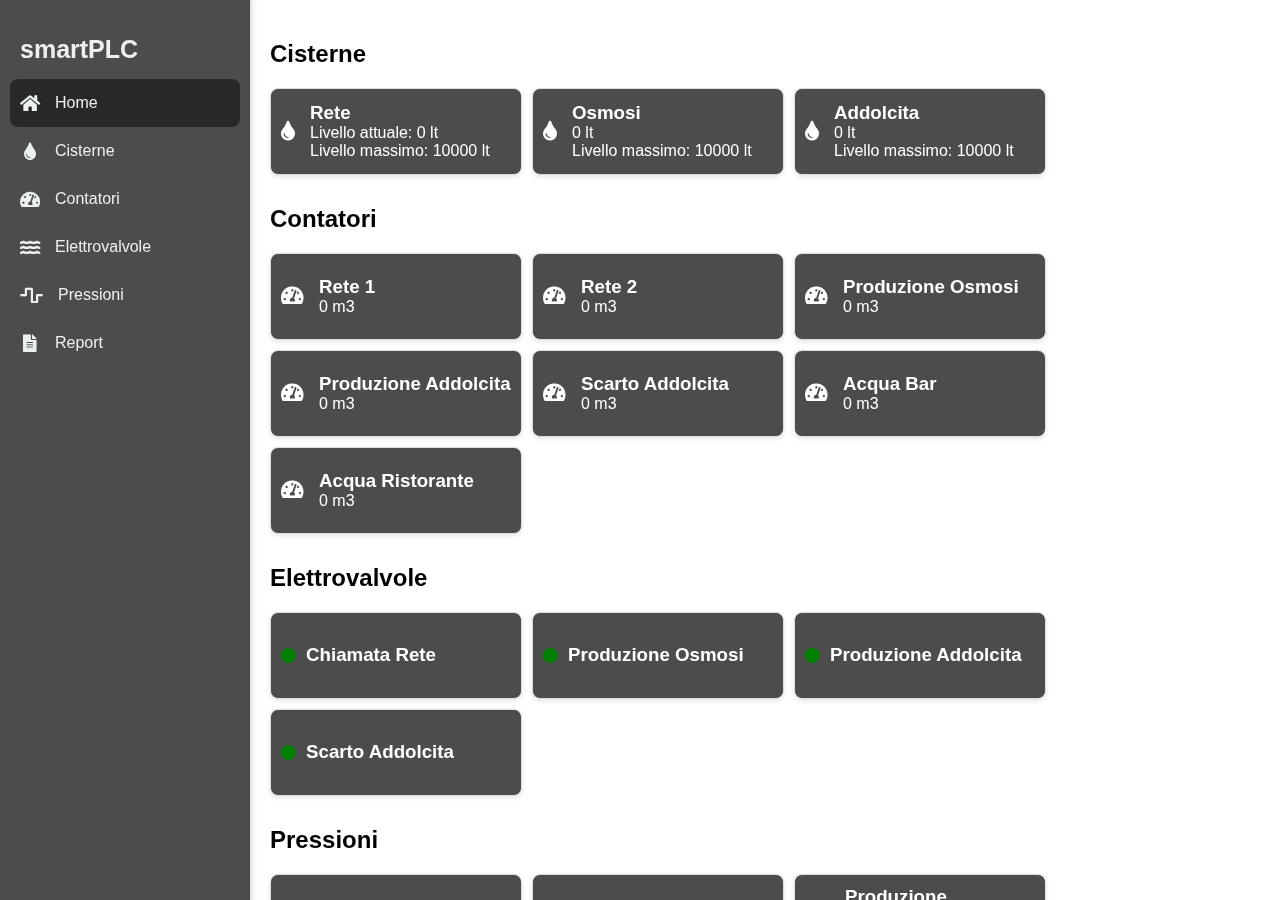
==== index.html @ f3cc25f7 "Update index.html" ====
<!DOCTYPE html>
<html lang="it">
<head>
    <meta charset="UTF-8">
    <meta name="viewport" content="width=device-width, initial-scale=1.0">
    <title>smartPLC | Home</title>
    <link rel="stylesheet" href="style.css">
    <link rel="stylesheet" href="https://cdnjs.cloudflare.com/ajax/libs/font-awesome/5.15.4/css/all.min.css">
</head>
<body>
    <div class="background-image"></div>

    <div class="sidebar">
        <span class="title">smartPLC</span>
        <a href="index.html" class="active"><i class="fas fa-home"></i>Home</a>
        <a href="cisterne.html"><i class="fas fa-tint"></i>Cisterne</a>
        <a href="contatori.html"><i class="fas fa-tachometer-alt"></i>Contatori</a>
        <a href="elettrovalvole.html"><i class="fas fa-water"></i>Elettrovalvole</a>
        <a href="pressioni.html"><i class="fas fa-wave-square"></i>Pressioni</a>
        <a href="report.html"><i class="fas fa-file-alt"></i>Report</a>
    </div>

     <div class="main">
        <div class="section">
            <h2>Cisterne</h2>
            <div class="tile-container">
                <div class="box">
                    <i class="fas fa-tint tile-icon"></i>
                    <div class="box-content">
                        <h3>Rete</h3>
                        <p id="rete-livello">Livello attuale: 0 lt</p>
                        <p>Livello massimo: 10000 lt</p>
                    </div>
                </div>
                <div class="box">
                    <i class="fas fa-tint tile-icon"></i>
                    <div class="box-content">
                        <h3>Osmosi</h3>
                        <p id="osmosi-livello">0 lt</p>
                        <p>Livello massimo: 10000 lt</p>
                    </div>
                </div>
                <div class="box">
                    <i class="fas fa-tint tile-icon"></i>
                    <div class="box-content">
                        <h3>Addolcita</h3>
                        <p id="addolcita-livello">0 lt</p>
                        <p>Livello massimo: 10000 lt</p>
                    </div>
                </div>
            </div>
        </div>

        <div class="section">
            <h2>Contatori</h2>
            <div class="tile-container">
                <div class="box">
                    <i class="fas fa-tachometer-alt tile-icon"></i>
                    <div class="box-content">
                        <h3>Rete 1</h3>
                        <p id="rete1-contatore">0 m3</p>
                    </div>
                </div>
                <div class="box">
                    <i class="fas fa-tachometer-alt tile-icon"></i>
                    <div class="box-content">
                        <h3>Rete 2</h3>
                        <p id="rete2-contatore">0 m3</p>
                    </div>
                </div>
                <div class="box">
                    <i class="fas fa-tachometer-alt tile-icon"></i>
                    <div class="box-content">
                        <h3>Produzione Osmosi</h3>
                        <p id="osmosi-contatore">0 m3</p>
                    </div>
                </div>
                <div class="box">
                    <i class="fas fa-tachometer-alt tile-icon"></i>
                    <div class="box-content">
                        <h3>Produzione Addolcita</h3>
                        <p id="addolcita-contatore">0 m3</p>
                    </div>
                </div>
                <div class="box">
                    <i class="fas fa-tachometer-alt tile-icon"></i>
                    <div class="box-content">
                        <h3>Scarto Addolcita</h3>
                        <p id="scarto-addolcita-contatore">0 m3</p>
                    </div>
                </div>
                <div class="box">
                    <i class="fas fa-tachometer-alt tile-icon"></i>
                    <div class="box-content">
                        <h3>Acqua Bar</h3>
                        <p id="acqua-bar-contatore">0 m3</p>
                    </div>
                </div>
                <div class="box">
                    <i class="fas fa-tachometer-alt tile-icon"></i>
                    <div class="box-content">
                        <h3>Acqua Ristorante</h3>
                        <p id="acqua-ristorante-contatore">0 m3</p>
                    </div>
                </div>
            </div>
        </div>

        <div class="section">
            <h2>Elettrovalvole</h2>
            <div class="tile-container">
                <div class="box">
                    <div id="valvola-rete" class="led green"></div>
                    <div class="box-content">
                        <h3>Chiamata Rete</h3>
                    </div>
                </div>
                <div class="box">
                    <div id="valvola-osmosi" class="led green"></div>
                    <div class="box-content">
                        <h3>Produzione Osmosi</h3>
                    </div>
                </div>
                <div class="box">
                    <div id="valvola-addolcita" class="led green"></div>
                    <div class="box-content">
                        <h3>Produzione Addolcita</h3>
                    </div>
                </div>
                <div class="box">
                    <div id="valvola-scarto-addolcita" class="led green"></div>
                    <div class="box-content">
                        <h3>Scarto Addolcita</h3>
                    </div>
                </div>
            </div>
        </div>

        <div class="section">
            <h2>Pressioni</h2>
            <div class="tile-container">
                <div class="box">
                    <i class="fas fa-wave-square tile-icon"></i>
                    <div class="box-content">
                        <h3>Rete</h3>
                        <p id="rete-pressione">0 lt/m</p>
                    </div>
                </div>
                <div class="box">
                    <i class="fas fa-wave-square tile-icon"></i>
                    <div class="box-content">
                        <h3>Produzione Osmosi</h3>
                        <p id="osmosi-pressione">0 lt/m</p>
                    </div>
                </div>
                <div class="box">
                    <i class="fas fa-wave-square tile-icon"></i>
                    <div class="box-content">
                        <h3>Produzione Addolcita</h3>
                        <p id="addolcita-pressione">0 lt/m</p>
                    </div>
                </div>
            </div>
        </div>
    </div>

    <script>
        function randomNumber(min, max) {
            return Math.floor(Math.random() * (max - min + 1)) + min;
        }

        function logChange(message) {
            let logs = JSON.parse(localStorage.getItem('logs')) || [];
            logs.push(`${new Date().toLocaleString()} - ${message}`);
            localStorage.setItem('logs', JSON.stringify(logs));
        }

        function updateCisterne() {
            var reteLivello = randomNumber(0, 10000);
            var osmosiLivello = randomNumber(0, 10000);
            var addolcitaLivello = randomNumber(0, 10000);

            document.getElementById('rete-livello').textContent = "Livello attuale: " + reteLivello + " lt";
            document.getElementById('osmosi-livello').textContent = "Livello attuale: " + osmosiLivello + " lt";
            document.getElementById('addolcita-livello').textContent = "Livello attuale: " + addolcitaLivello + " lt";

            logChange(`Cisterna - Rete: ${reteLivello} lt, Osmosi: ${osmosiLivello} lt, Addolcita: ${addolcitaLivello} lt`);
        }

        function updateContatori() {
            var rete1 = randomNumber(1, 100);
            var rete2 = randomNumber(1, 100);
            var osmosi = randomNumber(1, 100);
            var addolcita = randomNumber(1, 100);

            document.getElementById('rete1-contatore').textContent = rete1 + " m3";
            document.getElementById('rete2-contatore').textContent = rete2 + " m3";
            document.getElementById('osmosi-contatore').textContent = osmosi + " m3";
            document.getElementById('addolcita-contatore').textContent = addolcita + " m3";

            logChange(`Contatori - Rete1: ${rete1} m3, Rete2: ${rete2} m3, Osmosi: ${osmosi} m3, Addolcita: ${addolcita} m3`);
        }

        function updateValvole() {
            var valvolaRete = randomNumber(0, 1) === 0 ? 'red' : 'green';
            var valvolaOsmosi = randomNumber(0, 1) === 0 ? 'red' : 'green';
            var valvolaAddolcita = randomNumber(0, 1) === 0 ? 'red' : 'green';

            document.getElementById('valvola-rete').className = "led " + valvolaRete;
            document.getElementById('valvola-osmosi').className = "led " + valvolaOsmosi;
            document.getElementById('valvola-addolcita').className = "led " + valvolaAddolcita;

            logChange(`Elettrovalvole - Rete: ${valvolaRete}, Osmosi: ${valvolaOsmosi}, Addolcita: ${valvolaAddolcita}`);
        }

        function updatePressioni() {
            var retePressione = randomNumber(20, 40);
            var osmosiPressione = randomNumber(10, 30);

            document.getElementById('rete-pressione').textContent = retePressione + " lt/m";
            document.getElementById('osmosi-pressione').textContent = osmosiPressione + " lt/m";

            logChange(`Pressioni - Rete: ${retePressione} lt/m, Osmosi: ${osmosiPressione} lt/m`);
        }

        setInterval(function() {
            updateCisterne();
            updateContatori();
            updateValvole();
            updatePressioni();
        }, 2000);
    </script>
</body>
</html>
---- style.css ----
body {
font-family: "SF Pro Text", -apple-system, BlinkMacSystemFont, "Segoe UI", Roboto, "Helvetica Neue", Arial, sans-serif;
    margin: 0;
    display: flex;
    position: relative;
    height: 100vh;
    overflow: hidden; /* Previene lo scroll causato dal blur */
}

/* Sfondo con effetto blurry */
.background-image {
    position: fixed;
    top: 0;
    left: 0;
    width: 100%;
    height: 100%;
    background-image: url('https://static1.squarespace.com/static/5e949a92e17d55230cd1d44f/t/6463c36bafd20f271146e1a0/1684259712202/Rancho_Cucamonga_NoTree_16.png');
    background-size: cover;
    background-position: center;
    filter: blur(10px);
    opacity: 0.7;
    z-index: -1;
}

.sidebar {
    width: 250px;
    background-color: rgba(31, 31, 33, 0.8);
    box-shadow: 2px 0 5px rgba(0, 0, 0, 0.1);
    height: 100vh;
    position: fixed;
    padding-top: 20px;
    border-right: 1px solid #ddd;
    z-index: 1;
}

/* Stile per il titolo "smartPLC" */
.sidebar .title {
    font-size: 25px;
    color: #ecf0f1;
    padding: 15px 20px;
    font-weight: bold;
    display: block;
    text-decoration: none;
    cursor: default;
    text-transform: none;
}

.sidebar a {
    position: relative;
    display: flex;
    align-items: center;
    padding: 15px 20px;
    text-decoration: none;
    color: #ecf0f1; /* Colore del testo */
    font-size: 16px;
    font-weight: 500;
    z-index: 1;
}
/* Pseudo-elemento ::before per creare l'effetto hover */
.sidebar a::before {
    content: '';
    position: absolute;
    top: 0;
    left: 10px; /* Margine sinistro per rendere l'hover più stretto */
    right: 10px; /* Margine destro per rendere l'hover più stretto */
    height: 100%;
    background-color: rgba(31, 31, 33, 0.8);
    border-radius: 8px; /* Angoli smussati */
    z-index: -1; /* Posiziona dietro il testo */
    opacity: 0; /* Imposta l'opacità iniziale a 0 */
    transition: opacity 0.3s ease; /* Transizione fluida */
}
.sidebar a i {
    margin-right: 15px;
    font-size: 18px;
    min-width: 20px;
    text-align: center;
}

/* Quando l'elemento è attivo o in hover, aumenta l'opacità */
.sidebar a:hover::before, .sidebar a.active::before {
    opacity: 1; /* Rende visibile l'hover */
}
.main {
    flex-grow: 1;
    margin-left: 250px;
    padding: 20px;
    overflow-y: auto;
}

.section {
    margin-bottom: 30px;
}

.tile-container {
    display: flex;
    flex-wrap: wrap;
    gap: 10px;
}

.box {
    background-color: rgba(31, 31, 33, 0.8);
    border: 1px solid #ddd;
    padding: 10px;
    box-shadow: 0 2px 5px rgba(0, 0, 0, 0.1);
    border-radius: 8px;
    height: 65px;
    width: 230px;
    display: flex;
    align-items: center;
    justify-content: flex-start;
    color: white;
}
.box-large {
    background-color: rgba(31, 31, 33, 0.8);
    border: 1px solid #ddd;
    padding: 10px;
    box-shadow: 0 2px 5px rgba(0, 0, 0, 0.1);
    border-radius: 8px;
    height: 150px; /* Altezza maggiore solo per questi box */
    width: 350px;
    display: flex;
    align-items: center;
    justify-content: flex-start;
    color: white;
}


.box h3, .box p {
    margin: 0;
}

.box-content {
    display: flex;
    flex-direction: column;
    align-items: flex-start;
}

.tile-icon {
    margin-right: 15px;
    font-size: 20px;
}

.led {
    height: 15px;
    width: 15px;
    border-radius: 50%;
    margin-right: 10px;
}

.led.green {
    background-color: green;
}

.led.red {
    background-color: red;
    .cisterna-container {
    width: 100%; /* La cisterna occuperà tutta la larghezza del box */
    height: 100px; /* Altezza della cisterna */
    background-color: rgba(255, 255, 255, 0.2); /* Colore di sfondo per simulare il serbatoio vuoto */
    border-radius: 5px;
    position: relative;
    overflow: hidden; /* Nasconde l'overflow del livello */
    margin-top: 10px; /* Spazio sopra la cisterna */
}

.cisterna-container {
    position: relative;
    width: 100%;
    height: 100px;
    background-color: #e0e0e0;
    border-radius: 8px;
    overflow: hidden;
}

.cisterna-livello {
    position: absolute;
    bottom: 0;
    width: 100%;
    background-color: #0088CC;
    transition: height 0.5s ease;
}

.livello-valore {
    position: absolute;
    top: 5px;
    right: 5px;
    color: white;
    font-weight: bold;
}

}
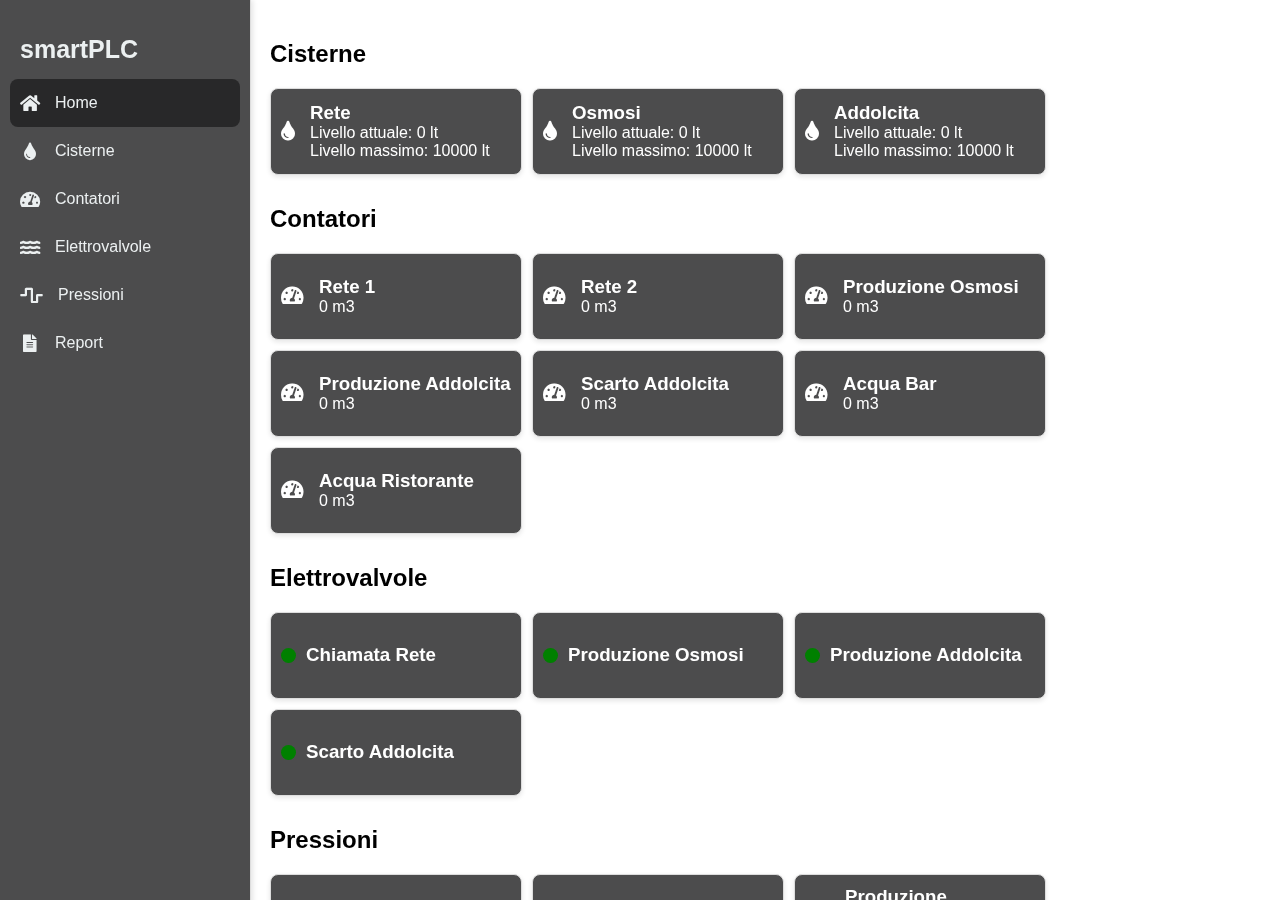
==== commit 14250f44: "Update index.html" ====
--- a/index.html
+++ b/index.html
@@ -6,6 +6,9 @@
     <title>smartPLC | Home</title>
     <link rel="stylesheet" href="style.css">
     <link rel="stylesheet" href="https://cdnjs.cloudflare.com/ajax/libs/font-awesome/5.15.4/css/all.min.css">
+        <!-- Collega il file JavaScript esterno -->
+    <script src="script.js" defer></script>
+
 </head>
 <body>
     <div class="background-image"></div>
@@ -36,7 +39,7 @@
                     <i class="fas fa-tint tile-icon"></i>
                     <div class="box-content">
                         <h3>Osmosi</h3>
-                        <p id="osmosi-livello">0 lt</p>
+                        <p id="osmosi-livello">Livello attuale: 0 lt</p>
                         <p>Livello massimo: 10000 lt</p>
                     </div>
                 </div>
@@ -44,7 +47,7 @@
                     <i class="fas fa-tint tile-icon"></i>
                     <div class="box-content">
                         <h3>Addolcita</h3>
-                        <p id="addolcita-livello">0 lt</p>
+                        <p id="addolcita-livello">Livello attuale: 0 lt</p>
                         <p>Livello massimo: 10000 lt</p>
                     </div>
                 </div>
@@ -163,72 +166,6 @@
             </div>
         </div>
     </div>
-
-    <script>
-        function randomNumber(min, max) {
-            return Math.floor(Math.random() * (max - min + 1)) + min;
-        }
-
-        function logChange(message) {
-            let logs = JSON.parse(localStorage.getItem('logs')) || [];
-            logs.push(`${new Date().toLocaleString()} - ${message}`);
-            localStorage.setItem('logs', JSON.stringify(logs));
-        }
-
-        function updateCisterne() {
-            var reteLivello = randomNumber(0, 10000);
-            var osmosiLivello = randomNumber(0, 10000);
-            var addolcitaLivello = randomNumber(0, 10000);
-
-            document.getElementById('rete-livello').textContent = "Livello attuale: " + reteLivello + " lt";
-            document.getElementById('osmosi-livello').textContent = "Livello attuale: " + osmosiLivello + " lt";
-            document.getElementById('addolcita-livello').textContent = "Livello attuale: " + addolcitaLivello + " lt";
-
-            logChange(`Cisterna - Rete: ${reteLivello} lt, Osmosi: ${osmosiLivello} lt, Addolcita: ${addolcitaLivello} lt`);
-        }
-
-        function updateContatori() {
-            var rete1 = randomNumber(1, 100);
-            var rete2 = randomNumber(1, 100);
-            var osmosi = randomNumber(1, 100);
-            var addolcita = randomNumber(1, 100);
-
-            document.getElementById('rete1-contatore').textContent = rete1 + " m3";
-            document.getElementById('rete2-contatore').textContent = rete2 + " m3";
-            document.getElementById('osmosi-contatore').textContent = osmosi + " m3";
-            document.getElementById('addolcita-contatore').textContent = addolcita + " m3";
-
-            logChange(`Contatori - Rete1: ${rete1} m3, Rete2: ${rete2} m3, Osmosi: ${osmosi} m3, Addolcita: ${addolcita} m3`);
-        }
-
-        function updateValvole() {
-            var valvolaRete = randomNumber(0, 1) === 0 ? 'red' : 'green';
-            var valvolaOsmosi = randomNumber(0, 1) === 0 ? 'red' : 'green';
-            var valvolaAddolcita = randomNumber(0, 1) === 0 ? 'red' : 'green';
-
-            document.getElementById('valvola-rete').className = "led " + valvolaRete;
-            document.getElementById('valvola-osmosi').className = "led " + valvolaOsmosi;
-            document.getElementById('valvola-addolcita').className = "led " + valvolaAddolcita;
-
-            logChange(`Elettrovalvole - Rete: ${valvolaRete}, Osmosi: ${valvolaOsmosi}, Addolcita: ${valvolaAddolcita}`);
-        }
-
-        function updatePressioni() {
-            var retePressione = randomNumber(20, 40);
-            var osmosiPressione = randomNumber(10, 30);
-
-            document.getElementById('rete-pressione').textContent = retePressione + " lt/m";
-            document.getElementById('osmosi-pressione').textContent = osmosiPressione + " lt/m";
-
-            logChange(`Pressioni - Rete: ${retePressione} lt/m, Osmosi: ${osmosiPressione} lt/m`);
-        }
-
-        setInterval(function() {
-            updateCisterne();
-            updateContatori();
-            updateValvole();
-            updatePressioni();
-        }, 2000);
-    </script>
 </body>
 </html>
+
--- a/style.css
+++ b/style.css
@@ -188,5 +188,29 @@
     color: white;
     font-weight: bold;
 }
-
-}
+/* Stile Apple per il tasto Cerca */
+button {
+    margin-left: 10px;
+    padding: 10px 20px;
+    font-size: 16px;
+    color: white;
+    background-color: #007aff; /* Colore blu Apple */
+    border: none;
+    border-radius: 30px;
+    cursor: pointer;
+    box-shadow: 0 4px 6px rgba(0, 122, 255, 0.2);
+    transition: all 0.3s ease;
+}
+
+button:hover {
+    background-color: #005bb5; /* Colore più scuro al passaggio del mouse */
+}
+
+button:focus {
+    outline: none;
+    box-shadow: 0 4px 6px rgba(0, 122, 255, 0.4);
+}
+
+button:active {
+    background-color: #004080;
+}
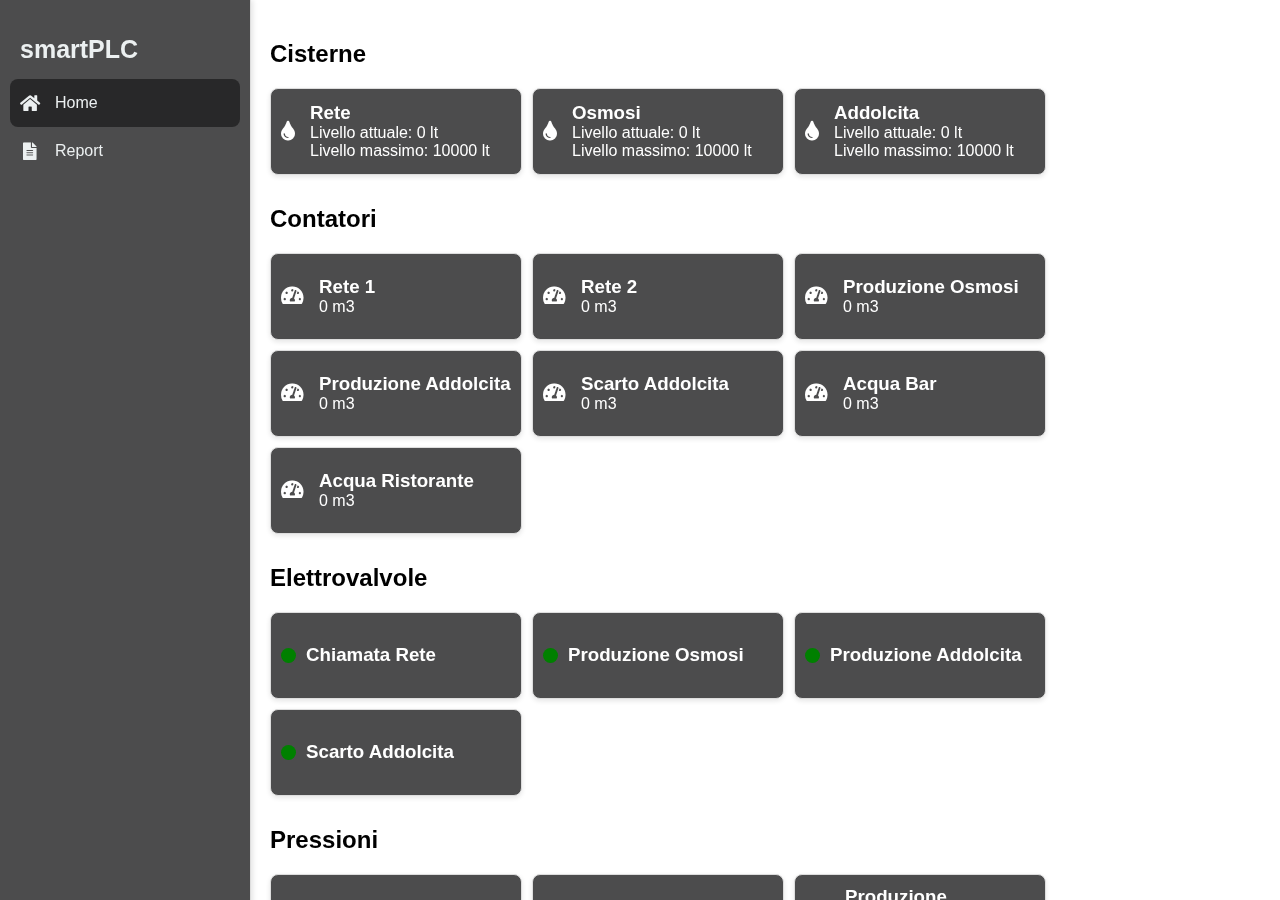
==== commit bc650a9a: "Update index.html" ====
--- a/index.html
+++ b/index.html
@@ -16,10 +16,6 @@
     <div class="sidebar">
         <span class="title">smartPLC</span>
         <a href="index.html" class="active"><i class="fas fa-home"></i>Home</a>
-        <a href="cisterne.html"><i class="fas fa-tint"></i>Cisterne</a>
-        <a href="contatori.html"><i class="fas fa-tachometer-alt"></i>Contatori</a>
-        <a href="elettrovalvole.html"><i class="fas fa-water"></i>Elettrovalvole</a>
-        <a href="pressioni.html"><i class="fas fa-wave-square"></i>Pressioni</a>
         <a href="report.html"><i class="fas fa-file-alt"></i>Report</a>
     </div>
 
--- a/style.css
+++ b/style.css
@@ -188,29 +188,36 @@
     color: white;
     font-weight: bold;
 }
-/* Stile Apple per il tasto Cerca */
+/* Stile per la barra di ricerca */
+.search-bar {
+    display: flex;
+    justify-content: center;
+    align-items: center;
+    margin-bottom: 20px;
+}
+
+#search-input {
+    width: 300px !important;
+    padding: 10px 15px !important;
+    font-size: 16px !important;
+    border: 1px solid #ccc !important;
+    border-radius: 30px !important;
+    box-shadow: 0 4px 6px rgba(0, 0, 0, 0.1) !important;
+    outline: none !important;
+    transition: all 0.3s ease !important;
+    background-color: #f5f5f7 !important;
+    color: #333 !important;
+}
+
 button {
-    margin-left: 10px;
-    padding: 10px 20px;
-    font-size: 16px;
-    color: white;
-    background-color: #007aff; /* Colore blu Apple */
-    border: none;
-    border-radius: 30px;
-    cursor: pointer;
-    box-shadow: 0 4px 6px rgba(0, 122, 255, 0.2);
-    transition: all 0.3s ease;
-}
-
-button:hover {
-    background-color: #005bb5; /* Colore più scuro al passaggio del mouse */
-}
-
-button:focus {
-    outline: none;
-    box-shadow: 0 4px 6px rgba(0, 122, 255, 0.4);
-}
-
-button:active {
-    background-color: #004080;
-}
+    margin-left: 10px !important;
+    padding: 10px 20px !important;
+    font-size: 16px !important;
+    color: #fff !important;
+    background-color: #007aff !important;
+    border: none !important;
+    border-radius: 30px !important;
+    cursor: pointer !important;
+    box-shadow: 0 4px 6px rgba(0, 122, 255, 0.2) !important;
+    transition: all 0.3s ease !important;
+}
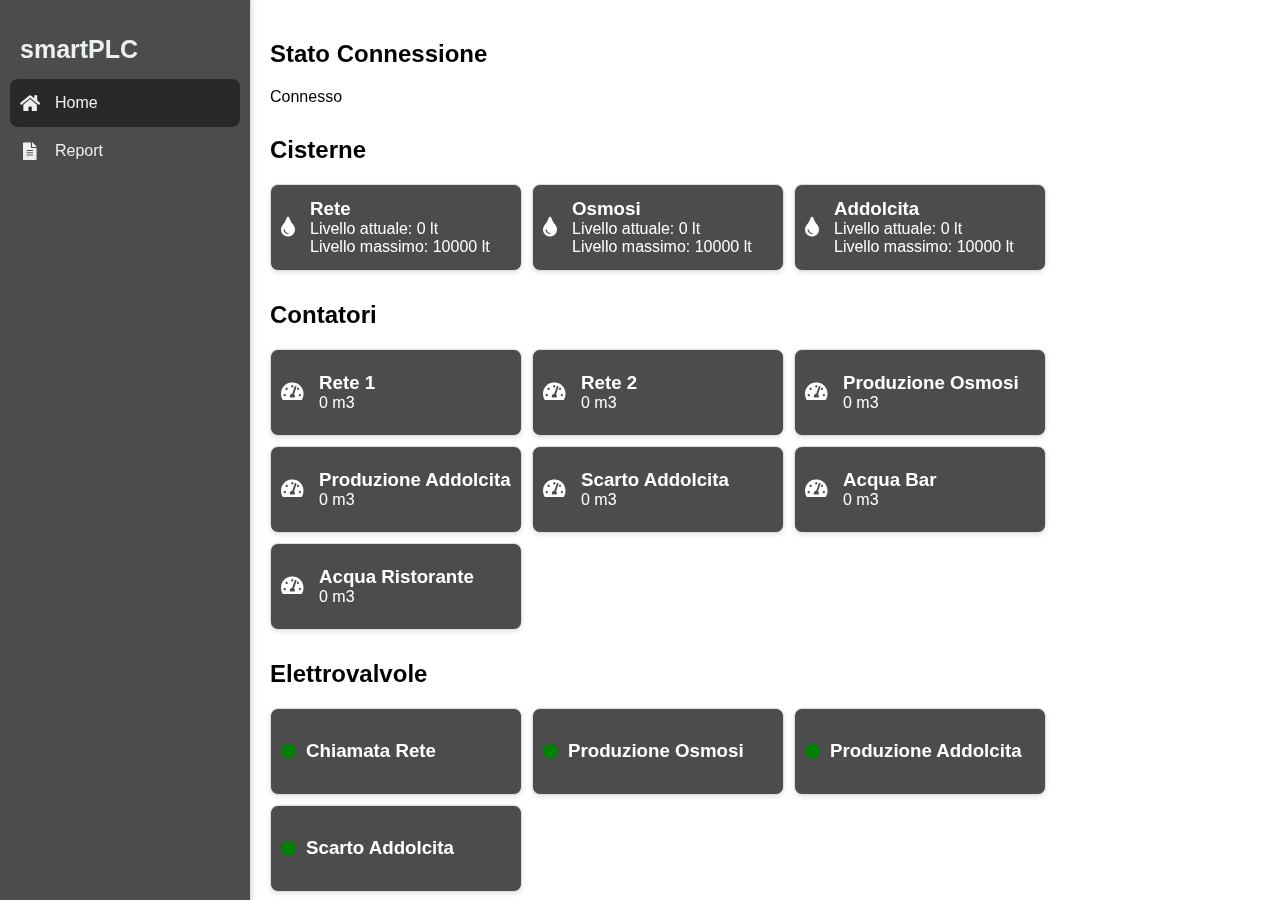
==== commit 8b744552: "Add files via upload" ====
--- a/index.html
+++ b/index.html
@@ -20,6 +20,11 @@
     </div>
 
      <div class="main">
+        <!-- BOX STATO CONNESSIONE -->
+        <div class="section" id="stato-connessione-box">
+            <h2>Stato Connessione</h2>
+            <p id="connessione-status">Connesso</p>
+        </div>
         <div class="section">
             <h2>Cisterne</h2>
             <div class="tile-container">
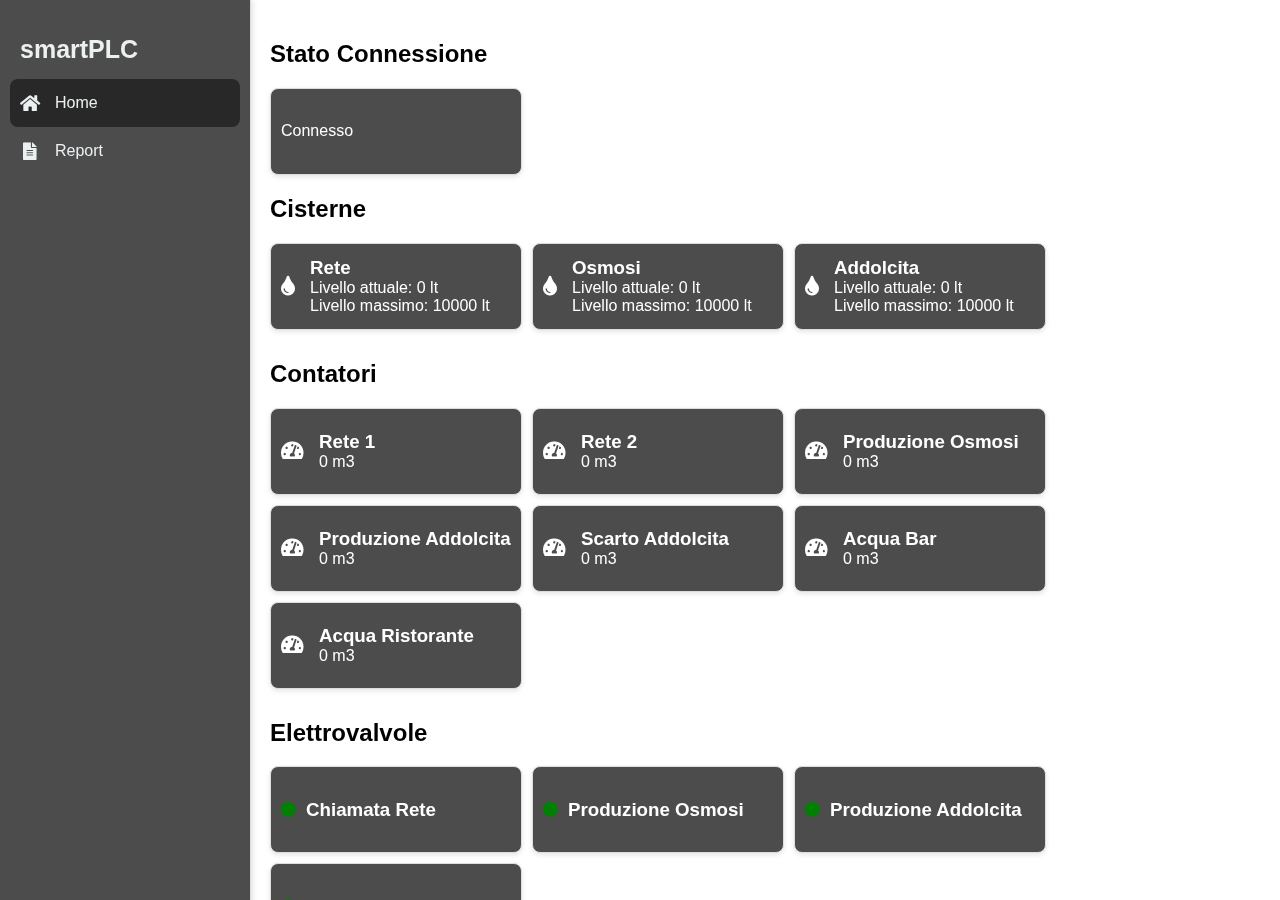
==== commit 6132df55: "Update index.html" ====
--- a/index.html
+++ b/index.html
@@ -23,8 +23,13 @@
         <!-- BOX STATO CONNESSIONE -->
         <div class="section" id="stato-connessione-box">
             <h2>Stato Connessione</h2>
+            <div class="tile-container">
+            <div class="box">
+            <div class="box-content">
             <p id="connessione-status">Connesso</p>
         </div>
+                </div>
+                </div>
         <div class="section">
             <h2>Cisterne</h2>
             <div class="tile-container">
